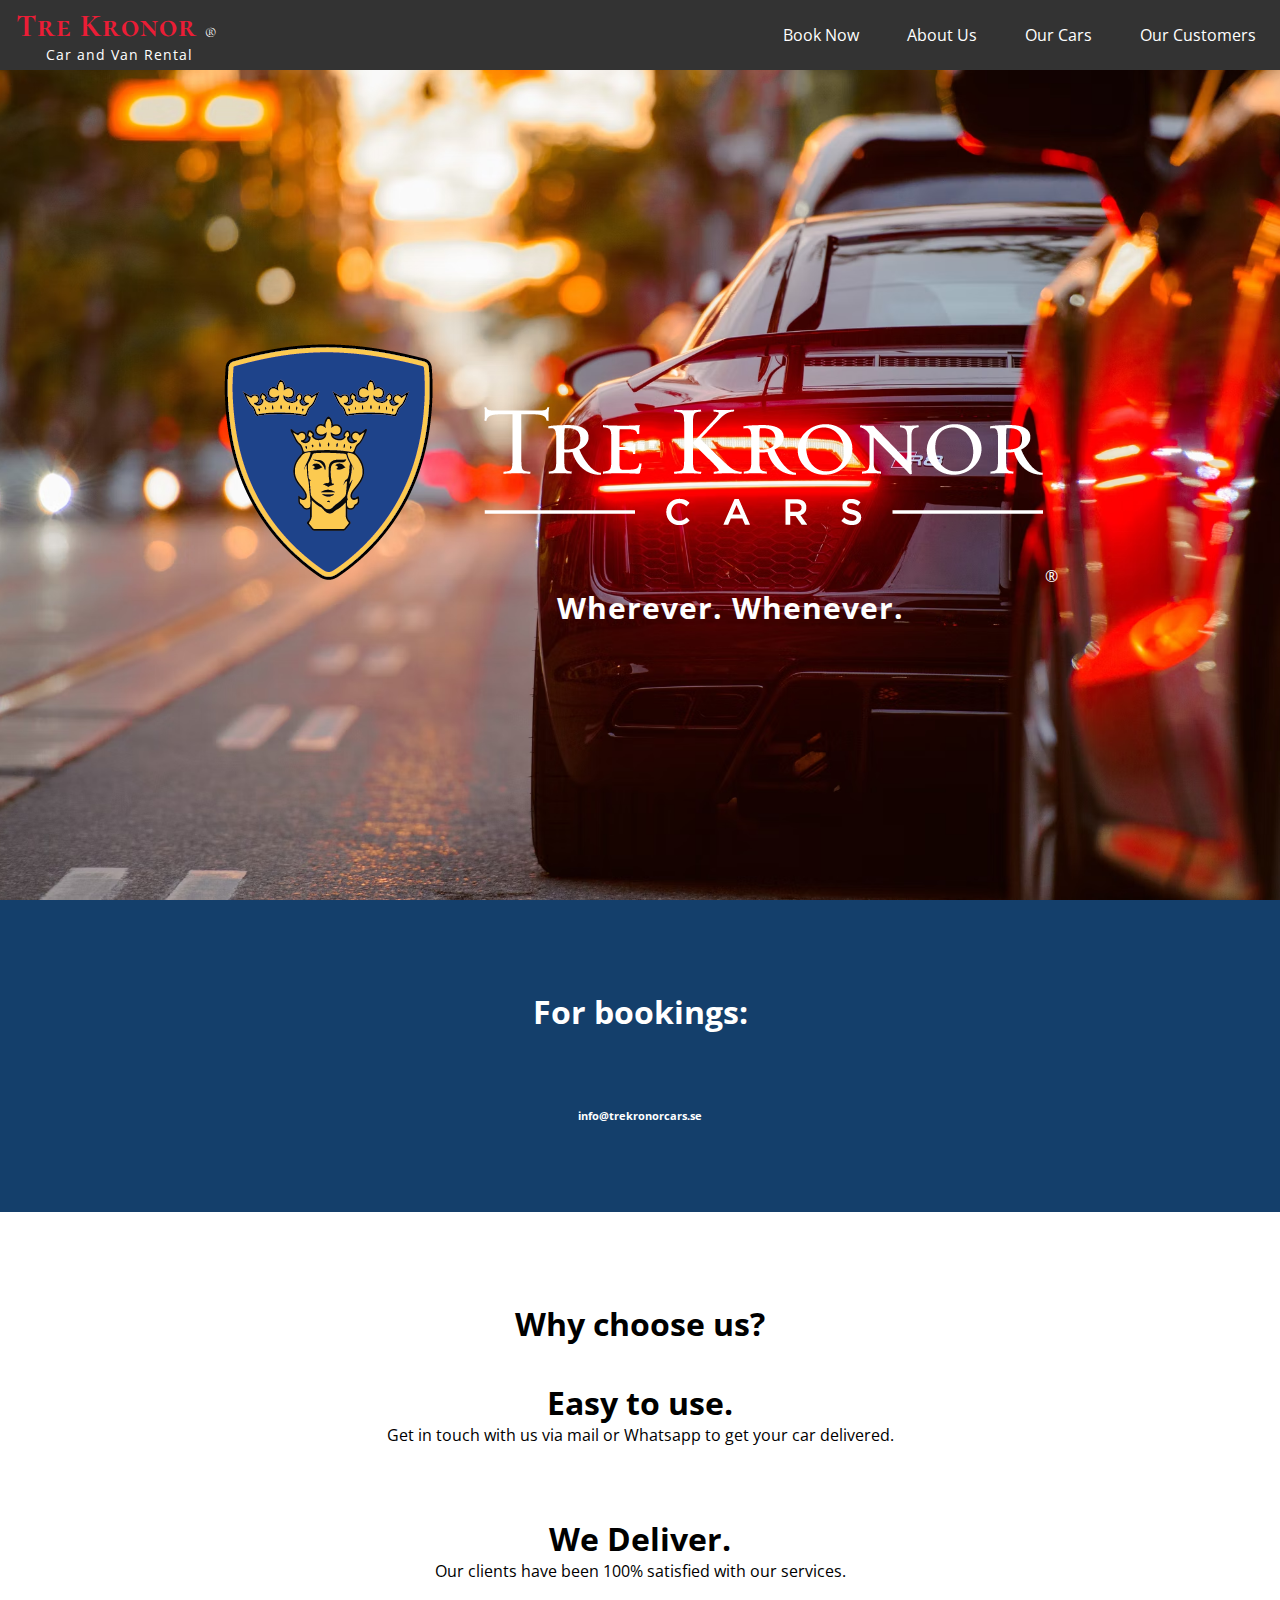
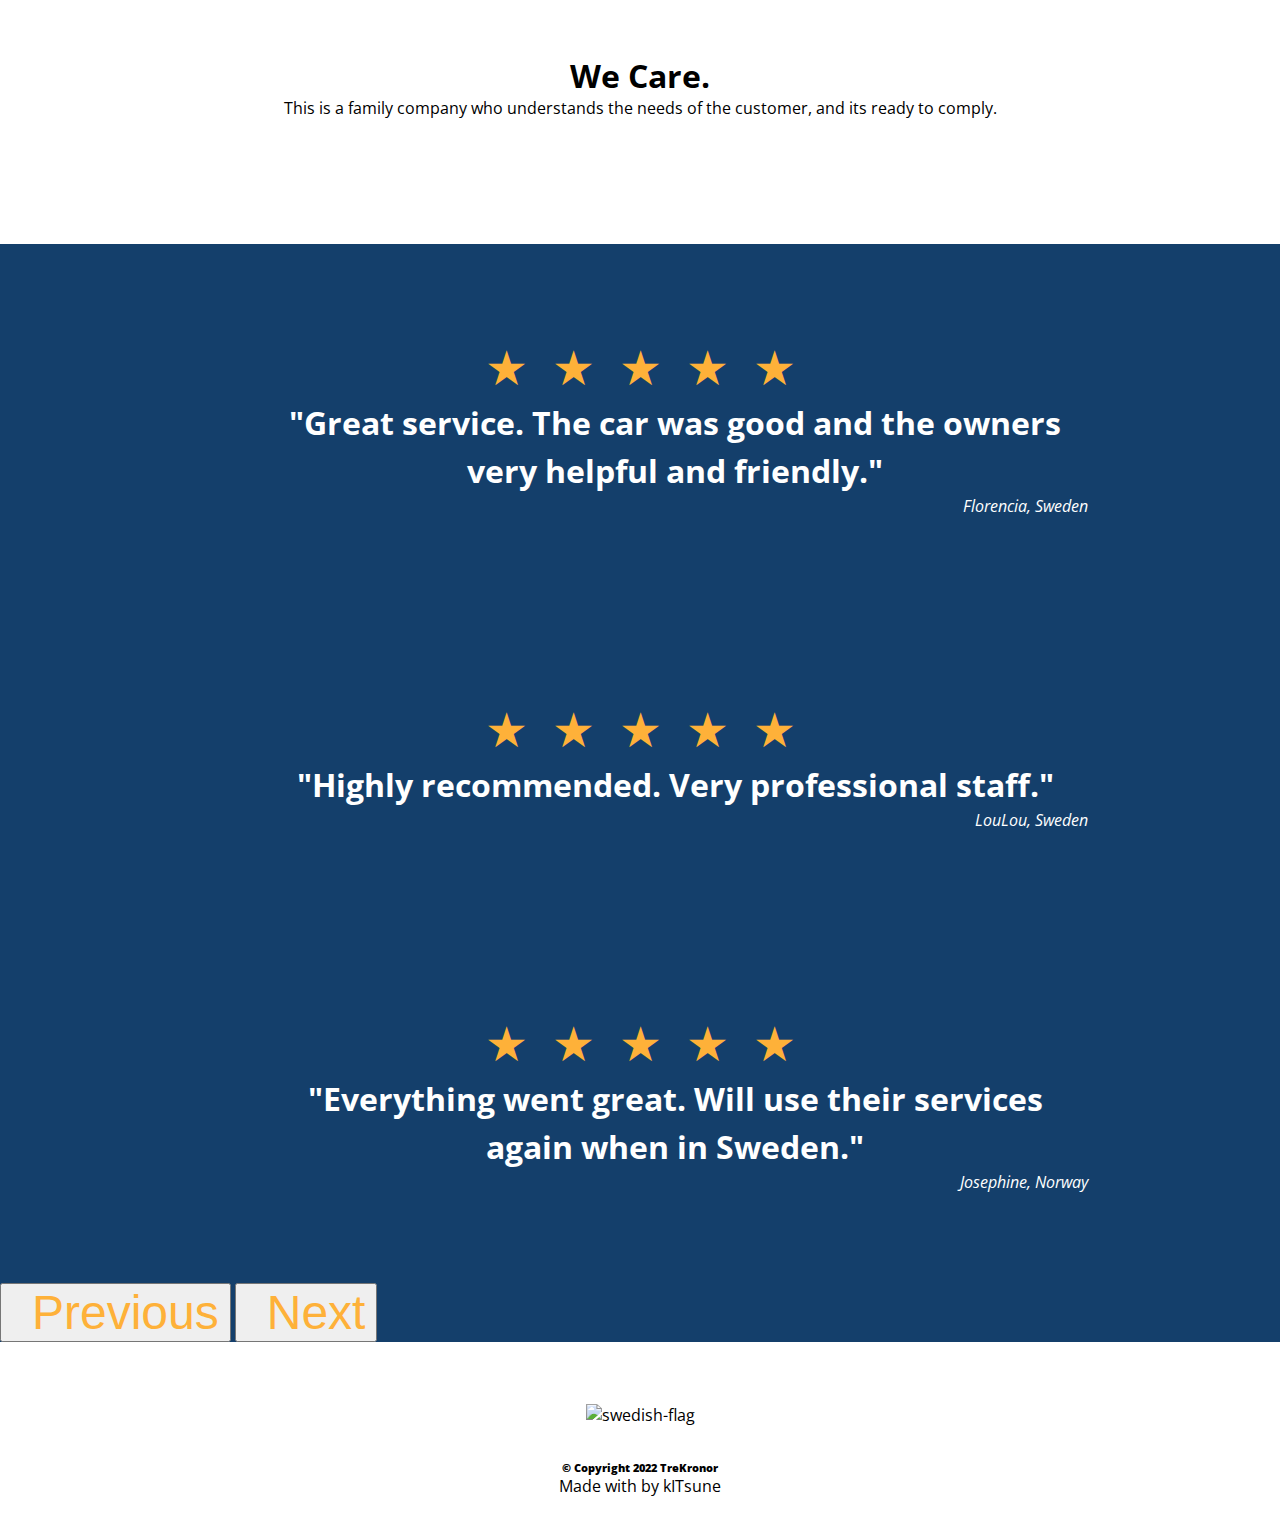
==== index.html @ af064d29 "first commit" ====
<!DOCTYPE html>
<html lang="en" dir="ltr">

<head>
  <meta charset="utf-8">
  <meta name="description" content="Cars and Vans Rental">
  <meta name="author" content="kItsune">
  <meta name="keywords" content="car, cars, rental, van, sweden, Sweden, tre kronor">
  <meta name="viewport" content="width=device-width, initial-scale=1" />

  <link href="https://cdn.jsdelivr.net/npm/bootstrap@5.0.2/dist/css/bootstrap.min.css" rel="stylesheet"
    integrity="sha384-EVSTQN3/azprG1Anm3QDgpJLIm9Nao0Yz1ztcQTwFspd3yD65VohhpuuCOmLASjC" crossorigin="anonymous">
  <link rel="stylesheet" href="https://cdnjs.cloudflare.com/ajax/libs/font-awesome/6.1.1/css/all.min.css"
    integrity="sha512-KfkfwYDsLkIlwQp6LFnl8zNdLGxu9YAA1QvwINks4PhcElQSvqcyVLLD9aMhXd13uQjoXtEKNosOWaZqXgel0g=="
    crossorigin="anonymous" referrerpolicy="no-referrer" />
  <link rel="preconnect" href="https://fonts.googleapis.com">
  <link rel="preconnect" href="https://fonts.gstatic.com" crossorigin>
  <link
    href="https://fonts.googleapis.com/css2?family=Cormorant+SC:wght@300&family=Ibarra+Real+Nova&family=Open+Sans:wght@300&family=Quattrocento&display=swap"
    rel="stylesheet">
  <link rel="stylesheet" href="style.css">
  <title>Tre Kronor</title>
</head>

<body>
  <nav class="navbar">
    <div class="brand-title"><a href="./index.html"><h1>Tre Kronor <span class="simbolo">&#174;</span></h1></a><p>Car and Van Rental</p></div>
    <a href="#" class="toggle-button">
      <span class="bar"></span>
      <span class="bar"></span>
      <span class="bar"></span>
    </a>
      <div class="navbar-links">
        <ul>
          <li><a href="#bookings">Book Now</a></li>
          <li><a href="#features">About Us</a></li>
          <li><a href="./services.html">Our Cars</a></li>
          <li><a href="#testimonials">Our Customers</a></li>
        </ul>
      </div>
  </nav>
  <section id= "title">
    <div class="hero">
      <div class="container">
        <img src="images/trekronor.png" alt="tre-kronor" class="tre-kronor"><span class="simbolo">&#174;</span>
        <h2>Wherever. Whenever.</h2>
      </div>
    </div>
  </section>



  <!-- For Bookings -->
  <section class="colored-section" id="bookings">


    <div class="container-fluid">
      <h1>For bookings: </h1>
      <!--<a href="https://web.whatsapp.com/send?phone=+46707521079amp;text=Hi! I want to ask you..." target="_blank"><i
          class="social-icon fab fa-whatsapp"></i></a> -->
          <div class="letter-image">
            <div class="animated-mail">
              <div class="back-fold"></div>
              <div class="letter">
                <div class="letter-border"></div>
                <div class="letter-title"></div>
                <div class="letter-context"></div>
                <div class="letter-stamp">
                  <div class="letter-stamp-inner"></div>
                </div>
              </div>
              <div class="top-fold"></div>
              <div class="body"></div>
              <div class="left-fold"></div>
            </div>
            <div class="shadow"></div>
          </div>
      <a href="mailto:info@trekronorcars.se &subject=Need info for booking a car &body=sarasa y mas sarasa"><i
          class="social-icon fas fa-envelope"></i></a>
          <h6 id="email">info@trekronorcars.se</h6>
    </div>

  </section>

  <!-- Features -->

  <section class="white-section" id="features">

    <div class="container-fluid">

      <div class="row">
        <h1>Why choose us?</h1>
        <div class="feature-box col-lg-4">

          <i class="icon fas fa-check-circle fa-4x"></i>
          <h3 class="feature-title">Easy to use.</h3>
          <p>Get in touch with us via mail or Whatsapp to get your car delivered.</p>
        </div>

        <div class="feature-box col-lg-4">
          <i class="icon fa-solid fa-bullseye fa-4x"></i>
          <h3 class="feature-title">We Deliver.</h3>
          <p>Our clients have been 100% satisfied with our services.</p>
        </div>

        <div class="feature-box col-lg-4">
          <i class="icon fas fa-handshake fa-4x"></i>
          <!-- <i class="icon fa-duotone fa-handshake-simple"></i> -->
          <h3 class="feature-title">We Care.</h3>
          <p>This is a family company who understands the needs of the customer, and its ready to comply.</p>
        </div>
      </div>


    </div>
  </section>


  <!-- Testimonials -->

  <section class="colored-section" id="testimonials">

    <div id="testimonial-carousel" class="carousel slide" data-bs-ride="carousel">
      <div class="carousel-inner">
        <div class="carousel-item active container-fluid">
          <span>&#9733;</span>
          <span>&#9733;</span>
          <span>&#9733;</span>
          <span>&#9733;</span>
          <span>&#9733;</span>
          <h3 class="testimonial-text">"Great service. The car was good and the owners very helpful and friendly."</h3>
          <p><em>Florencia, Sweden</em></p>

        </div>
        <div class="carousel-item container-fluid">
          <span>&#9733;</span>
          <span>&#9733;</span>
          <span>&#9733;</span>
          <span>&#9733;</span>
          <span>&#9733;</span>
          <h3 class="testimonial-text">"Highly recommended. Very professional staff."</h3>
          <p><em>LouLou, Sweden</em></p>

        </div>


        <div class="carousel-item container-fluid">
          <span>&#9733;</span>
          <span>&#9733;</span>
          <span>&#9733;</span>
          <span>&#9733;</span>
          <span>&#9733;</span>
          <h3 class="testimonial-text">"Everything went great. Will use their services again when in Sweden."</h3>
          <p><em>Josephine, Norway</em></p>

        </div>

        <button class="carousel-control-prev" type="button" data-bs-target="#testimonial-carousel" data-bs-slide="prev">
          <span class="carousel-control-prev-icon" aria-hidden="true"></span>
          <span class="visually-hidden">Previous</span>
        </button>
        <button class="carousel-control-next" type="button" data-bs-target="#testimonial-carousel" data-bs-slide="next">
          <span class="carousel-control-next-icon" aria-hidden="true"></span>
          <span class="visually-hidden">Next</span>
        </button>
      </div>
      <!-- <section class="colored-section" id="testimonials">

      <div id="testimonial-carousel" class="carousel slide" data-bs-ride="carousel">
        <div class="carousel-inner">
          <div class="carousel-item active container-fluid">
            <span>&#9733;</span>
            <span>&#9733;</span>
            <span>&#9733;</span>
            <span>&#9733;</span>
            <span>&#9733;</span>
            <h2 class="testimonial-text">"Great service. The car was good and the owners very helpful and friendly."</h2>

            <em>Florencia, Sweden</em>
          </div>
          <div class="carousel-item container-fluid">
            <h2 class="testimonial-text">My dog used to be so lonely, but with TinDog's help, they've found the love of their life. I think.</h2>
            <img class="testimonial-image" src="images/lady-img.jpg" alt="lady-profile">
            <em>Beverly, Illinois</em>
          </div>

          <button class="carousel-control-prev" type="button" data-bs-target="#testimonial-carousel" data-bs-slide="prev">
            <span class="carousel-control-prev-icon" aria-hidden="true"></span>
            <span class="visually-hidden">Previous</span>
          </button>
          <button class="carousel-control-next" type="button" data-bs-target="#testimonial-carousel" data-bs-slide="next">
            <span class="carousel-control-next-icon" aria-hidden="true"></span>
            <span class="visually-hidden">Next</span>
          </button>
        </div> -->

  </section>
  <!-- Footer -->

  <footer class="white-section" id="footer">
    <div class="container-small">
      <img class="flag"
        src="https://upload.wikimedia.org/wikipedia/commons/thumb/4/4c/Flag_of_Sweden.svg/2560px-Flag_of_Sweden.svg.png"
        alt="swedish-flag">
      <h6><b>© Copyright 2022 TreKronor</b></h6>

      <p>Made with  <span><i class="fa-solid fa-heart fa-beat" style="--fa-animation-duration: 0.5s;"></i></span>  by kITsune</p>
    </div>
  </footer>
  <script src="https://cdn.jsdelivr.net/npm/bootstrap@5.1.3/dist/js/bootstrap.bundle.min.js"
    integrity="sha384-ka7Sk0Gln4gmtz2MlQnikT1wXgYsOg+OMhuP+IlRH9sENBO0LRn5q+8nbTov4+1p"
    crossorigin="anonymous"></script>
  <script src="script.js" charset="utf-8"></script>
</body>
</html
---- style.css ----
* {
  box-sizing: border-box;
  margin: 0;
  padding: 0;
}

* {
  box-sizing: border-box;
}

body {
  font-family: "Open Sans", sans-serif;
  margin: 0;
  padding: 0;

}

.navbar {
  position: fixed;
  width: 100%;
  display: flex;
  justify-content: space-between;
  align-items: center;
  background-color: #333;
  color: #fff;
  z-index: 1100;
}

.brand-title {
  font-size: 1rem;
  margin: -0.15rem;
  margin-left: 1rem;
  letter-spacing: 1px;
  text-decoration: none;
  cursor: pointer;
}

.brand-title h1 {
  font-family: "Cormorant SC", sans-serif;
  color: #eb1d36;
  margin-bottom: 0;
  font-weight: bold;
  text-decoration: none;
}

.brand-title span{
  color: white;
  font-weight: lighter;
  font-size:medium;
}

.brand-title a{
  text-decoration: none;
}

.brand-title h1:hover{
  color:#fff;
  transition: all 0.2s ease-in-out;
  text-decoration: none;
}

.brand-title p {
  font-size: 0.9rem;
  margin-left: 1.9rem;
}
.navbar-links ul {
  margin: 0;
  padding: 0;
  display: flex;
}

.navbar-links li {
  list-style: none;
}

.navbar-links li a {
  text-decoration: none;
  color: #fff;
  padding: 1.5rem;
  display: block;
}

.navbar-links li a:hover {
  color: #eb1d36;
  transition: all 0.4s ease-in-out;
}


.toggle-button {
  position: absolute;
  top: 2.1rem;
  right: 1.4rem;
  display: none;
  flex-direction: column;
  justify-content: space-between;
  width: 30px;
  height: 21px;
}


.toggle-button .bar {
  height: 4px;
  width: 100%;
  background-color: #fff;
  border-radius: 10px;
}

.toggle-button .bar:hover {
  background-color: #eb1d36;
  transition: all 0.2s ease-in-out;
}

.hero {
  background-image: url("images/bcar.avif");
  background-repeat: no-repeat;
  background-size: cover;
  background-position: bottom center;
  height: 100vh;
  width: 100%;
  color: #fff;
  display: flex;
  justify-content: center;
  align-items: center;
  text-align: center;
  position: relative;
  z-index: -2;
}

.hero::before {
  content: " ";
  position: absolute;
  top: 0;
  left: 0;
  width: 100vh;
  background-color: rgba(0, 0, 0 0.4);
  z-index: -1;
}

.container img {
  margin-top: 70px;
  animation: showup 9s;
  max-width: 100%;
}

.container span {
  margin-top: 70px;
  animation: showup 9s;
  max-width: 100%;
}

.container h2 {
  font-size: 30px;
  letter-spacing: 1px;
  margin-left: 180px;
  animation: showup 9s;
}

@keyframes showup {
  0% {
    opacity: 0;
  }
  20% {
    opacity: 1;
  }
}

.content h2,
.Content h3 {
  font-size: 150%;
  margin: 20px 0;
}

.content p {
  color: #555;
  line-height: 30px;
  letter-spacing: 1.2px;
}

.colored-section {
  background-color: Black;
}

.container-fluid {
  padding: 7% 15%;
}

/* For Bookings Section */

#bookings h1 {
  color: #fff;
  text-align: center;
}

#bookings .container-fluid {
  background-color: #143f6b;
  text-align: center;
}

.social-icon {
  font-size: 3.5rem;
  margin: 50px 40px;
  color: #fff;
}

.social-icon:hover {
  color: #c4d7e0;
  transition: all 0.2s ease-in-out;
}

#email {
  color: #fff;
}

/* Features Section */

#features {
}

.feature-title {
  font-size: 2rem;
  font-weight: bold;
}

.feature-box {
  padding: 4%;

  text-align: center;
  justify-content: center;
  align-items: center;
}

.icon {
  text-align: center;
  color: #143f6b;
  margin-bottom: 1rem;
}

.icon:hover {
  color: #22577e;
  transition: all 0.2s ease-in-out;
}

/* Testimonial Section */

#features h1 {
  text-align: center;
}

#testimonials {
  min-height: 2s5vh;
}

#testimonials h3 {
  margin-left: 5rem;
  color: #fff;
}

#testimonials p {
  color: #fff;
  text-align: right;
}
#testimonials {
  background-color: #143f6b;
}

#testimonial span {
  position: relative;
}

#testimonial-carousel span {
  font-size: 3rem;
  color: #feb139;
  padding: 10px;
}

.carousel-item {
  text-align: center;
  justify-content: center;
  align-items: center;
}

.testimonial-text {
  font-size: 2rem;
  line-height: 1.5;
  width: 90%;
  text-align: center;
  justify-content: center;
  align-items: center;
}

/* Footer Section */

footer {
  padding: 1.7em;
}

footer .container-small {
  text-align: center;
  padding: 35px auto;
}

.flag {
  width: 3rem;
  margin: 35px 15px;
}

/*RIBBON */

.box {
  /*width: 200px; height: 300px;*/
  position: relative;
  border: 1px solid #BBB;
  background: #EEE;
}
.ribbon {
  position: absolute;
  right: -5px; top: -5px;
  z-index: 1;
  overflow: hidden;
  width: 75px; height: 75px;
  text-align: right;
}
.ribbon span {
  font-size: 10px;
  font-weight: bold;
  color: #FFF;
  text-transform: uppercase;
  text-align: center;
  line-height: 20px;
  transform: rotate(45deg);
  -webkit-transform: rotate(45deg);
  width: 100px;
  display: block;
  background: #79A70A;
  background: linear-gradient(#B6BAC9 0%, #808080 100%);
  box-shadow: 0 3px 10px -5px rgba(0, 0, 0, 1);
  position: absolute;
  top: 19px; right: -21px;
}
.ribbon span::before {
  content: "";
  position: absolute; left: 0px; top: 100%;
  z-index: -1;
  border-left: 3px solid #808080;
  border-right: 3px solid transparent;
  border-bottom: 3px solid transparent;
  border-top: 3px solid #808080;
}
.ribbon span::after {
  content: "";
  position: absolute; right: 0px; top: 100%;
  z-index: -1;
  border-left: 3px solid transparent;
  border-right: 3px solid #808080;
  border-bottom: 3px solid transparent;
  border-top: 3px solid #808080;
}

.cars {
  margin: 0;
  display: flex;
  flex-direction: column;
  align-items: center;
  justify-content: center;
  font-family: "Montserrat", sans-serif;
}

.wrapper {
  margin: 120px 50px 10px;
  display: flex;
  flex-flow: row wrap;
  justify-content: center;
}

.card {
  width: 420px;
  height: 340px;
  margin: 1em;
  perspective: 1500px;

}
.card .content {
  position: relative;
  width: 100%;
  height: 100%;
  transform-style: preserve-3d;
  transition: transform 0.8s cubic-bezier(0.75, 0, 0.85, 1);
}

.more {
  display: none;
}
.more:checked ~ .content {
  transform: rotateY(180deg);
}

.front,
.back {
  position: absolute;
  top: 0;
  left: 0;
  width: 100%;
  height: 100%;
  backface-visibility: hidden;
  transform-style: preserve-3d;
  border-radius: 6px;
}
.front .inner,
.back .inner {
  height: 100%;
  display: grid;
  padding: 1.5em;
  transform: translateZ(80px) scale(0.94);
}

.front {
  background-color: #fff;
  background-size: cover;
  background-position: center center;
}
.front:after {
  content: "";
  position: absolute;
  top: 0;
  left: 0;
  width: 100%;
  height: 100%;
  display: block;
  border-radius: 6px;
  backface-visibility: hidden;
  /* background: linear-gradient(40deg, rgba(67, 138, 243, 0.7), rgba(255, 242, 166, 0.7)); */
}
.front .inner {
  grid-template-rows: 5fr 1fr 1fr 2fr 1fr;
  justify-items: center;
}
.front h2 {
  grid-row: 2;
  margin-bottom: 0.3em;
  text-transform: uppercase;
  letter-spacing: 3px;
  color: #fff;
  font-weight: 500;
  text-shadow: 0 0 6px rgba(0, 0, 0, 1.5);
}
.front .rating {
  grid-row: 3;
  color: rgba(255, 255, 255, 0.8);
  font-size: 14px;
  display: flex;
  flex-flow: row nowrap;
}
.front .rating i {
  margin: 0 1px;
}

.back {
  transform: rotateY(180deg);
  background-color: #fff;
  /* border: 2px solid #f0f0f0; */
}
.back .inner {
  grid-template-rows: 1fr 2fr 1fr 2fr 14fr 1fr 1fr;
  grid-template-columns: repeat(4, auto);
  grid-column-gap: 0.8em;
  justify-items: center;
}
.back .info {
  position: relative;
  display: flex;
  align-items: center;
  color: #355cc9;
  grid-row: 3;
}
.back .info:not(:first-of-type):before {
  content: "";
  position: absolute;
  left: -0.9em;
  height: 18px;
  width: 1px;
  background-color: #ccc;
}
.back .info span {
  font-size: 2em;
  font-weight: 700;
}
.back .info i {
  font-size: 1.2em;
}
.back .info i:before {
  background: linear-gradient(40deg, #355cc9, #438af3);
  -webkit-text-fill-color: transparent;
  -webkit-background-clip: text;
}
.back .info .icon {
  margin-left: 0.3em;
}
.back .info .icon span {
  display: block;
  margin-top: -0.25em;
  font-size: 0.8em;
  font-weight: 600;
  white-space: nowrap;

}
.back .description {
  grid-row: 5;
  grid-column: 1/-1;
  font-size: 1.3em;
  border-radius: 5px;
  font-weight: 600;
  line-height: 1.4em;
  overflow: auto;
  color: #355cc9;
  margin-top: 30px;
  padding-right: 10px;
}
.back .location,
.back .price {
  font-weight: 600;
  color: #355cc9;
  grid-row: 1;
  font-size: 0.86em;
}
.back .location {
  grid-column: 1/3;
  justify-self: left;
}
.back .price {
  grid-column: 3/-1;
  justify-self: right;
}
.back .button {
  grid-column: 1/-1;
  justify-self: center;
}

.button {
  grid-row: -1;
  text-transform: uppercase;
  letter-spacing: 1px;
  font-weight: 600;
  cursor: pointer;
  display: block;
  padding: 0 1.5em;
  height: 3em;
  line-height: 2.9em;
  min-width: 3em;
  background-color: transparent;
  border: solid 2px #fff;
  color: #fff;
  border-radius: 4px;
  text-align: center;
  left: 50%;
  backface-visibility: hidden;
  transition: 0.3s ease-in-out;
  text-shadow: 0 0 6px rgba(0, 0, 0, 0.3);
}
.button:hover {
  background-color: #fff;
  box-shadow: 0 0 50px rgba(0, 0, 0, 0.5);
  text-shadow: none;
  color: #355cc9;
}
.button.return {
  line-height: 3em;
  color: #355cc9;
  border-color: #355cc9;
  text-shadow: none;
}
.button.return:hover {
  background-color: #355cc9;
  color: #fff;
  box-shadow: none;
}

::-webkit-scrollbar {
  width: 5px;
}

::-webkit-scrollbar-track {
  background: #f1f1f1;
}

::-webkit-scrollbar-thumb {
  background: #859ddf;
}

::-webkit-scrollbar-thumb:hover {
  background: #355cc9;
}

@media (max-width: 600px) {
  .toggle-button {
    display: flex;
  }

  .navbar-links {
    display: none;
    width: 100%;
  }

  .navbar {
    flex-direction: column;
    align-items: flex-start;
  }

  .navbar-links ul {
    width: 100%;
    flex-direction: column;
  }

  .navbar-links li {
    text-align: center;
  }

  .navbar-links li a {
    padding: .7rem 1.2rem;
  }

  .navbar-links.active {
    display: flex;
  }

  .brand-title p {
    margin-left: 0.55em;
  }

  .container img {
    margin-top: 0px;
    /* margin-right: 80px; */
    animation: showup 9s;
    max-width: 100%;
  }

  .container .simbolo {
    margin-top: 0px;
    /* margin-right: 80px; */
    animation: showup 9s;
    max-width: 100%;
  }

  #testimonials h3{
    margin-left: 1rem;
  }

  .wrapper{
    margin: 5.5rem 0% 0%;
    max-width: 100%;
    max-height: 100%;
  }
}
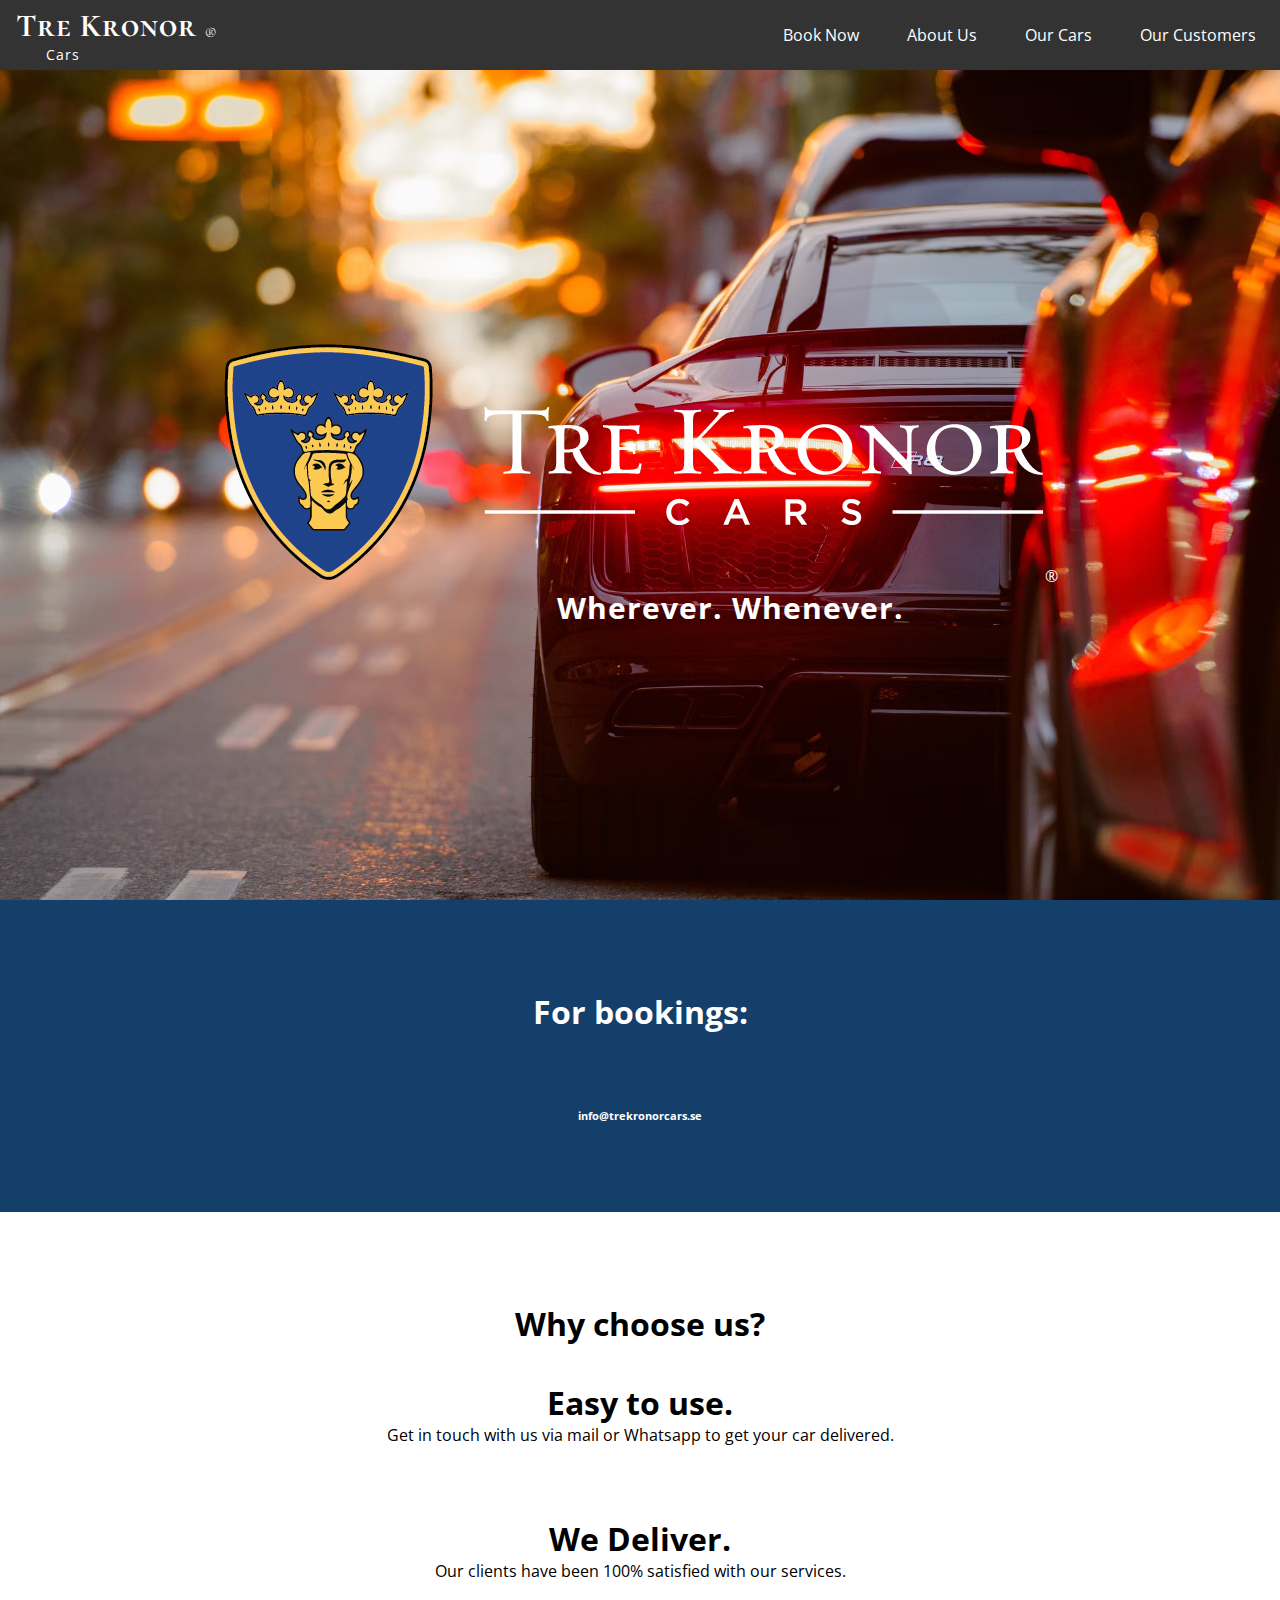
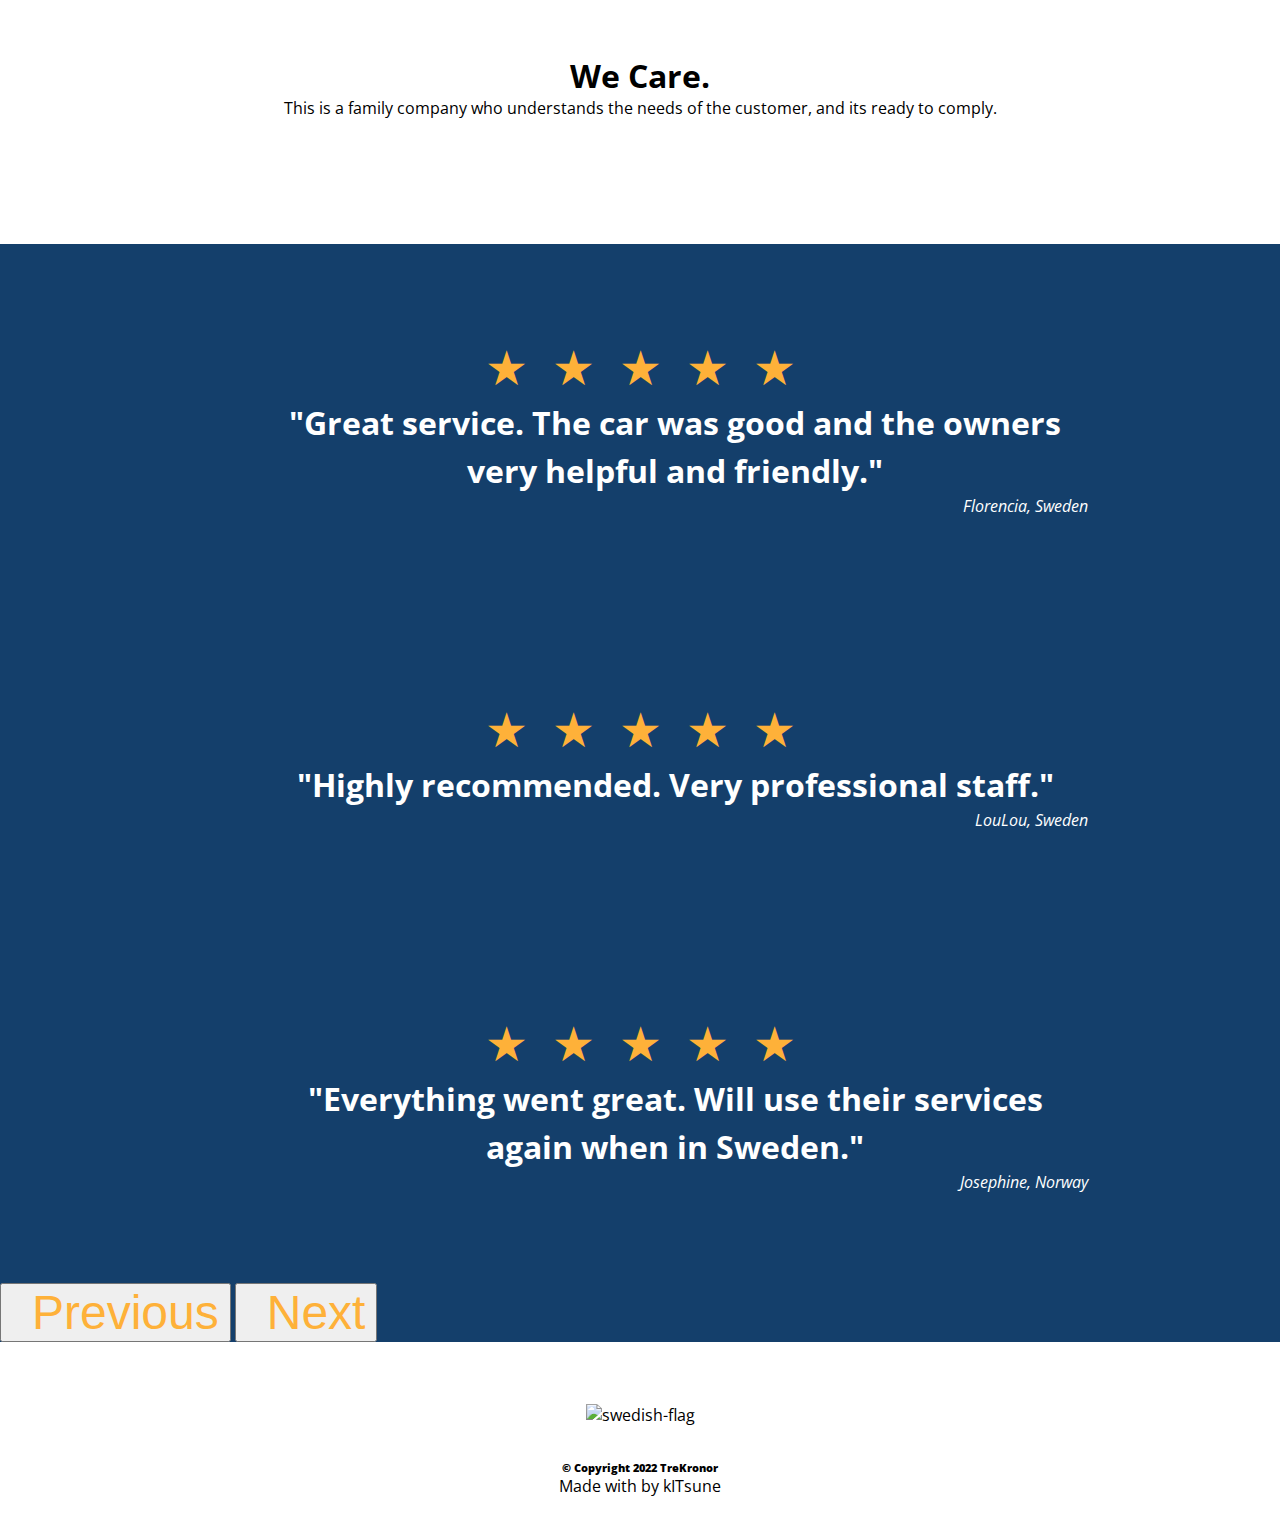
==== commit ddb518ad: "cambio titulo y h1 navbar" ====
--- a/index.html
+++ b/index.html
@@ -19,12 +19,13 @@
     href="https://fonts.googleapis.com/css2?family=Cormorant+SC:wght@300&family=Ibarra+Real+Nova&family=Open+Sans:wght@300&family=Quattrocento&display=swap"
     rel="stylesheet">
   <link rel="stylesheet" href="style.css">
-  <title>Tre Kronor</title>
+  <title>Tre Kronor Cars</title>
+  <link rel="icon" href="./images/escudo.png">
 </head>
 
 <body>
   <nav class="navbar">
-    <div class="brand-title"><a href="./index.html"><h1>Tre Kronor <span class="simbolo">&#174;</span></h1></a><p>Car and Van Rental</p></div>
+    <div class="brand-title"><a href="./index.html"><h1>Tre Kronor <span class="simbolo">&#174;</span></h1></a><p>Cars</p></div>
     <a href="#" class="toggle-button">
       <span class="bar"></span>
       <span class="bar"></span>
--- a/style.css
+++ b/style.css
@@ -37,7 +37,7 @@
 
 .brand-title h1 {
   font-family: "Cormorant SC", sans-serif;
-  color: #eb1d36;
+  color: #fff;
   margin-bottom: 0;
   font-weight: bold;
   text-decoration: none;
@@ -54,7 +54,7 @@
 }
 
 .brand-title h1:hover{
-  color:#fff;
+  color:#eb1d36;
   transition: all 0.2s ease-in-out;
   text-decoration: none;
 }
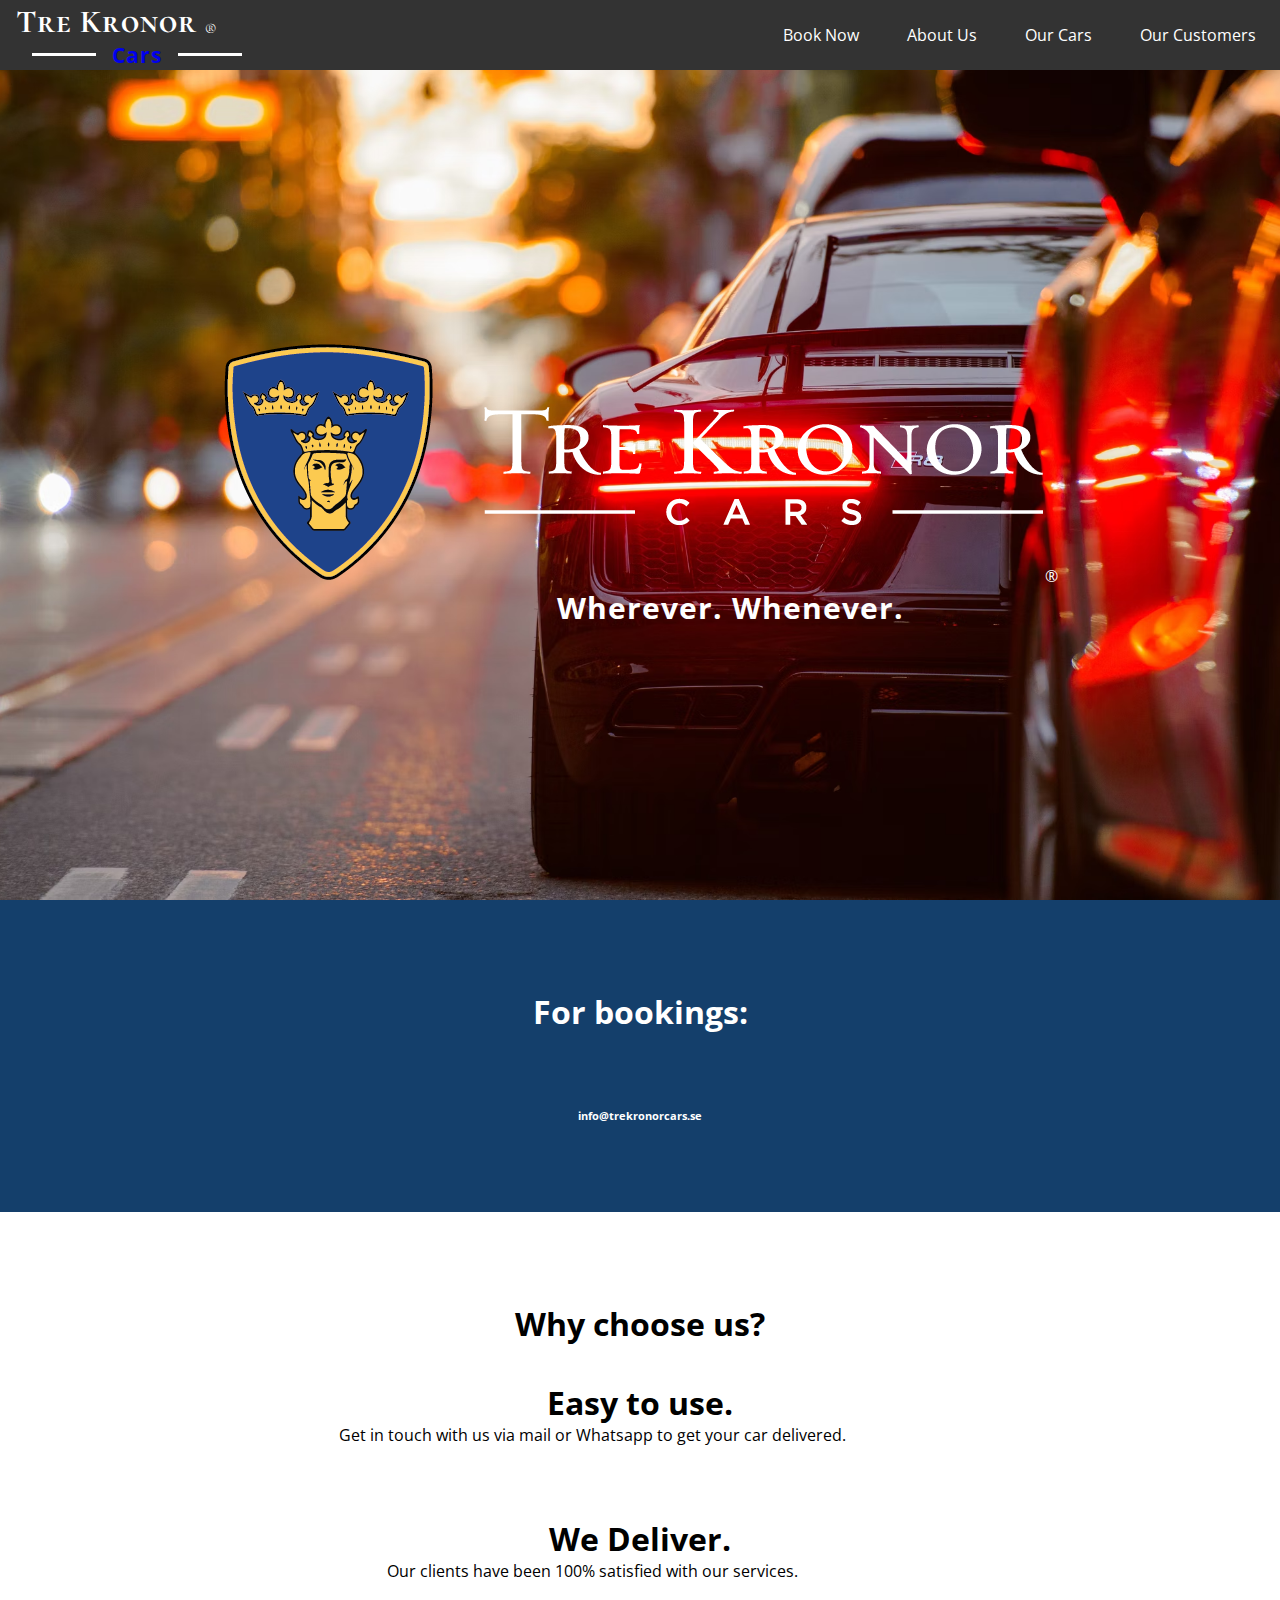
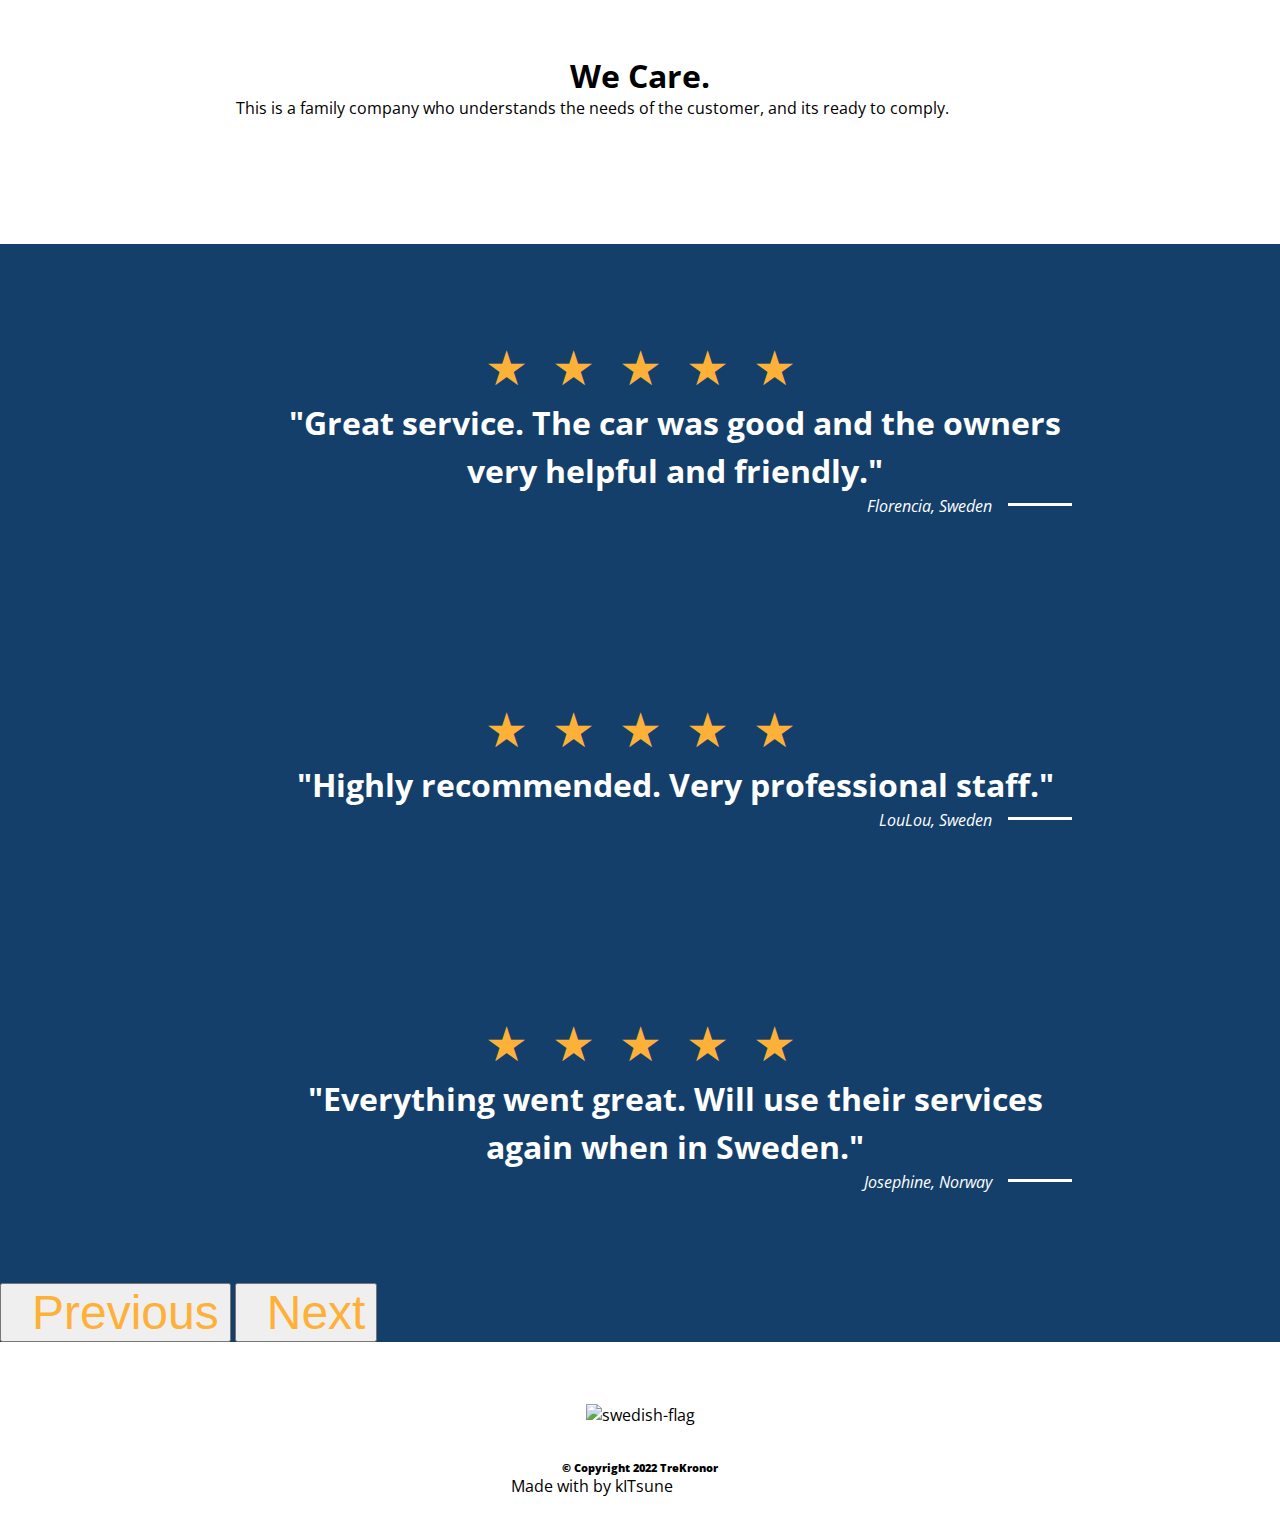
==== commit 5dec267d: "trekronor title modificado" ====
--- a/index.html
+++ b/index.html
@@ -25,7 +25,7 @@
 
 <body>
   <nav class="navbar">
-    <div class="brand-title"><a href="./index.html"><h1>Tre Kronor <span class="simbolo">&#174;</span></h1></a><p>Cars</p></div>
+    <div class="brand-title"><a href="./index.html"><h1>Tre Kronor <span class="simbolo">&#174;</span></h1></a><a href="./index.html"><p>Cars</p></a></div>
     <a href="#" class="toggle-button">
       <span class="bar"></span>
       <span class="bar"></span>
--- a/style.css
+++ b/style.css
@@ -53,16 +53,29 @@
   text-decoration: none;
 }
 
-.brand-title h1:hover{
+.brand-title h1:hover, p:hover{
   color:#eb1d36;
-  transition: all 0.2s ease-in-out;
+  transition: all 0.4s ease-in-out;
   text-decoration: none;
 }
 
 .brand-title p {
-  font-size: 0.9rem;
-  margin-left: 1.9rem;
-}
+  font-size: 1.3rem;
+  /* margin-left: 1.9rem; */
+  font-weight: bold;
+  text-align: center;
+}
+
+.brand-title p::before,
+    p::after {
+    display: inline-block;
+    content: "";
+    border-top: .2rem solid #fff;
+    width: 4rem;
+    margin: -0.6rem 1rem ;
+    transform: translateY(-1rem);
+}
+
 .navbar-links ul {
   margin: 0;
   padding: 0;
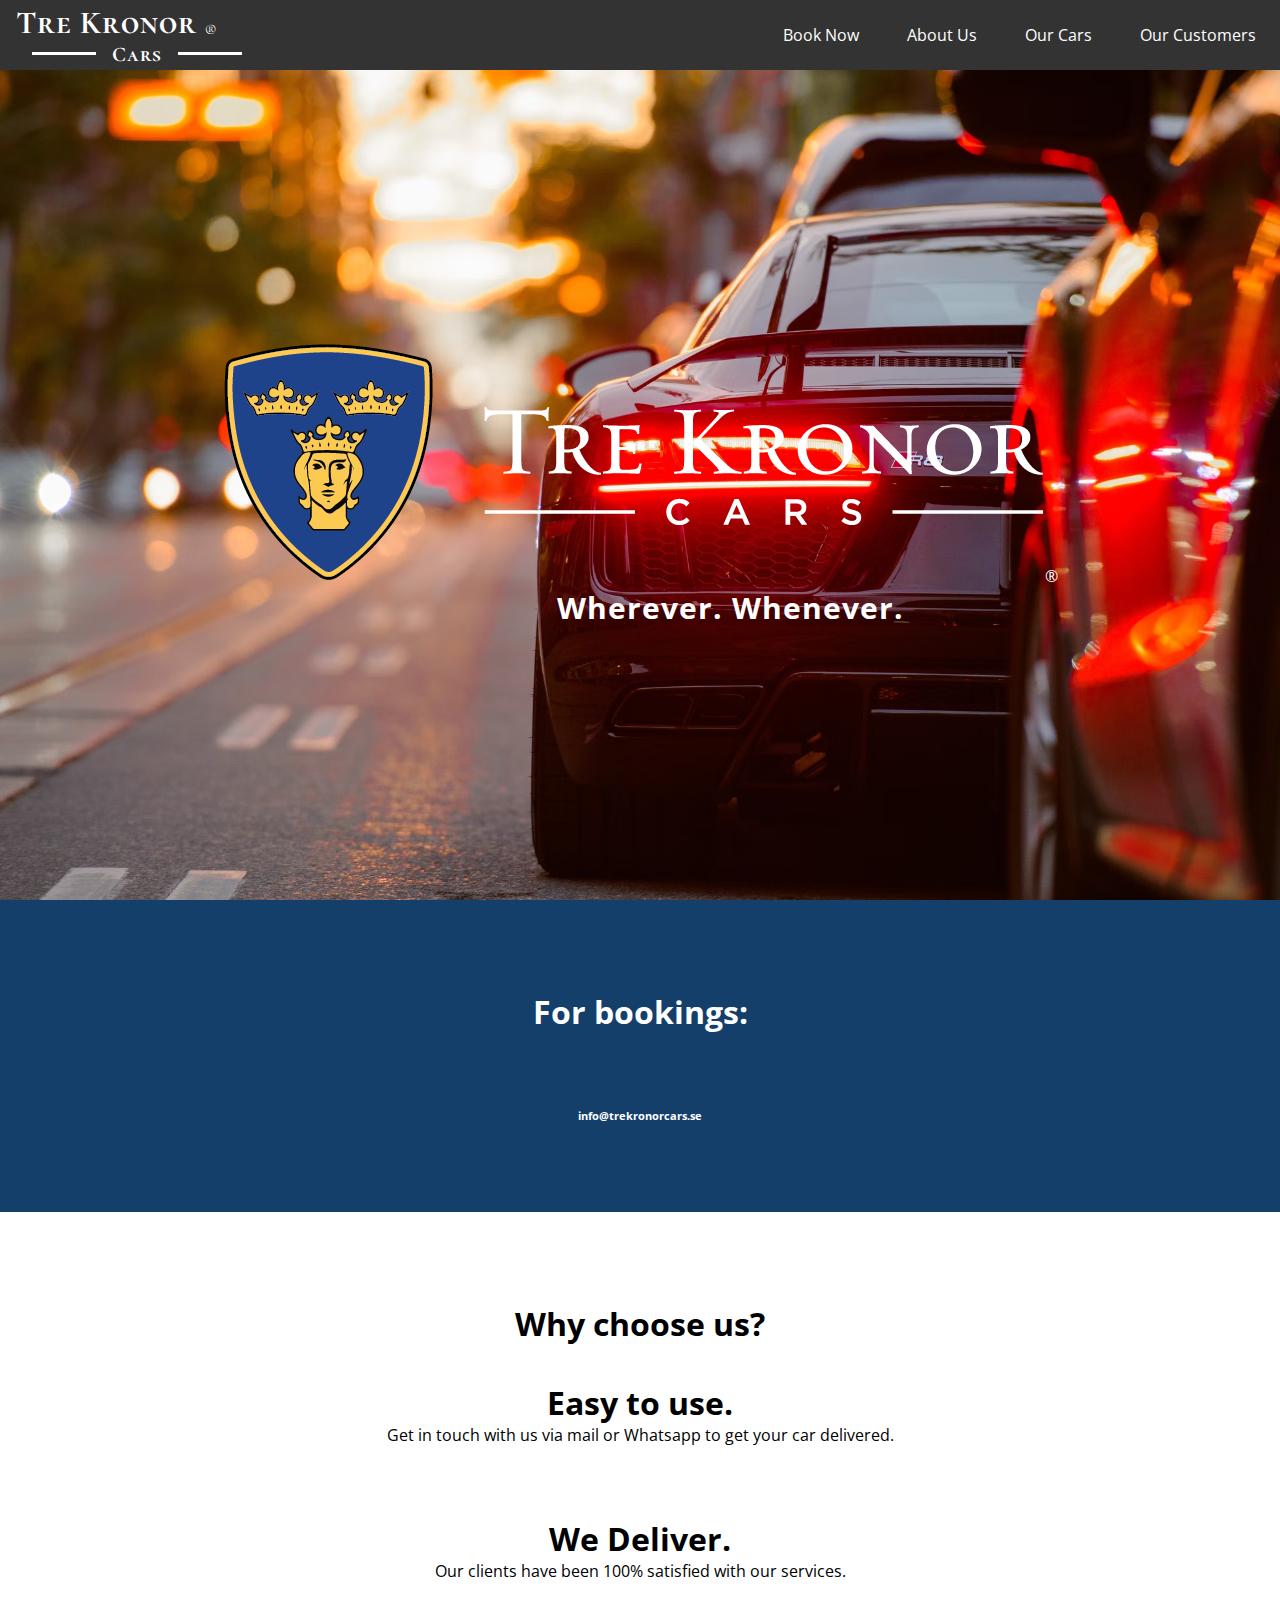
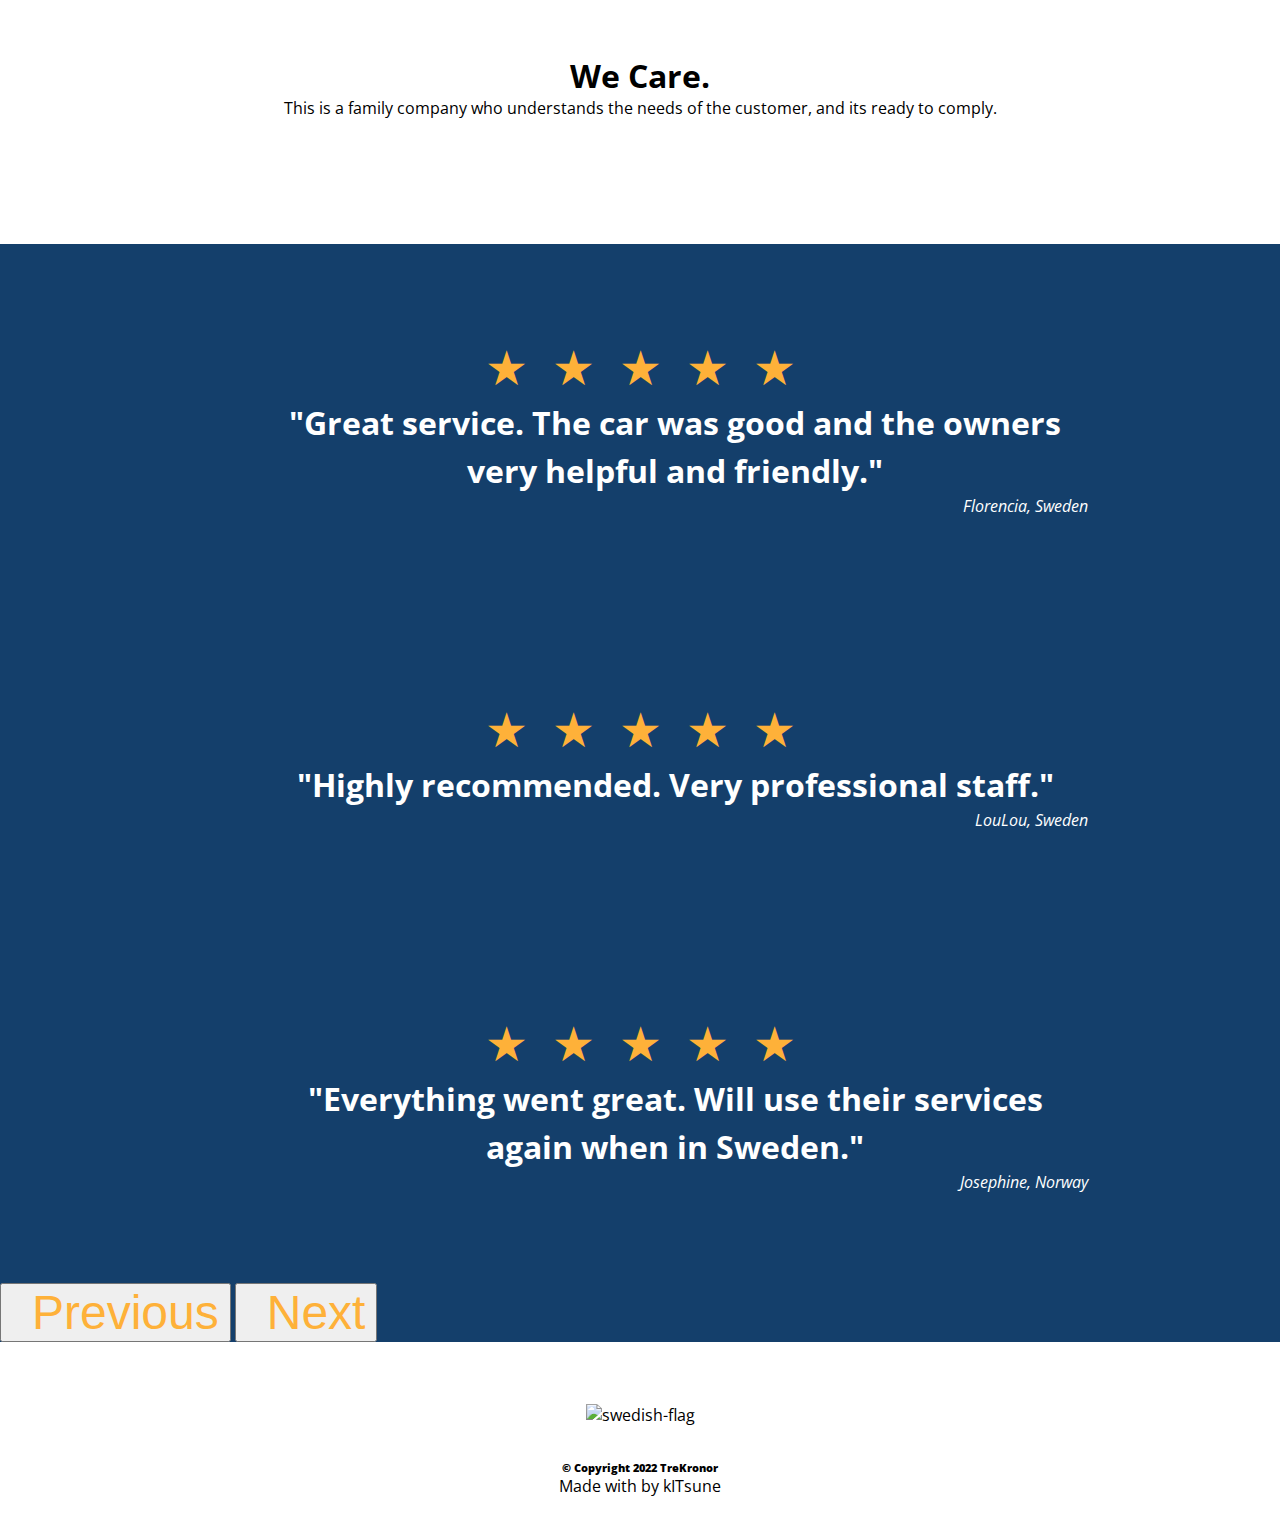
==== commit 6da71931: "arreglado subtitulo" ====
--- a/index.html
+++ b/index.html
@@ -25,7 +25,7 @@
 
 <body>
   <nav class="navbar">
-    <div class="brand-title"><a href="./index.html"><h1>Tre Kronor <span class="simbolo">&#174;</span></h1></a><a href="./index.html"><p>Cars</p></a></div>
+    <div class="brand-title"><a href="./index.html"><h1>Tre Kronor <span class="simbolo">&#174;</span></h1></a><a href="./index.html"><p id="subtitle">Cars</p></a></div>
     <a href="#" class="toggle-button">
       <span class="bar"></span>
       <span class="bar"></span>
--- a/style.css
+++ b/style.css
@@ -53,7 +53,7 @@
   text-decoration: none;
 }
 
-.brand-title h1:hover, p:hover{
+.brand-title h1:hover{
   color:#eb1d36;
   transition: all 0.4s ease-in-out;
   text-decoration: none;
@@ -61,13 +61,18 @@
 
 .brand-title p {
   font-size: 1.3rem;
-  /* margin-left: 1.9rem; */
+  font-family: "Cormorant SC", sans-serif;
   font-weight: bold;
   text-align: center;
-}
-
-.brand-title p::before,
-    p::after {
+  color: #fff;
+}
+
+.brand-title p:hover{
+  color: #eb1d36;
+  transition: all 0.4s ease-in-out;
+}
+
+#subtitle::before, #subtitle::after {
     display: inline-block;
     content: "";
     border-top: .2rem solid #fff;
